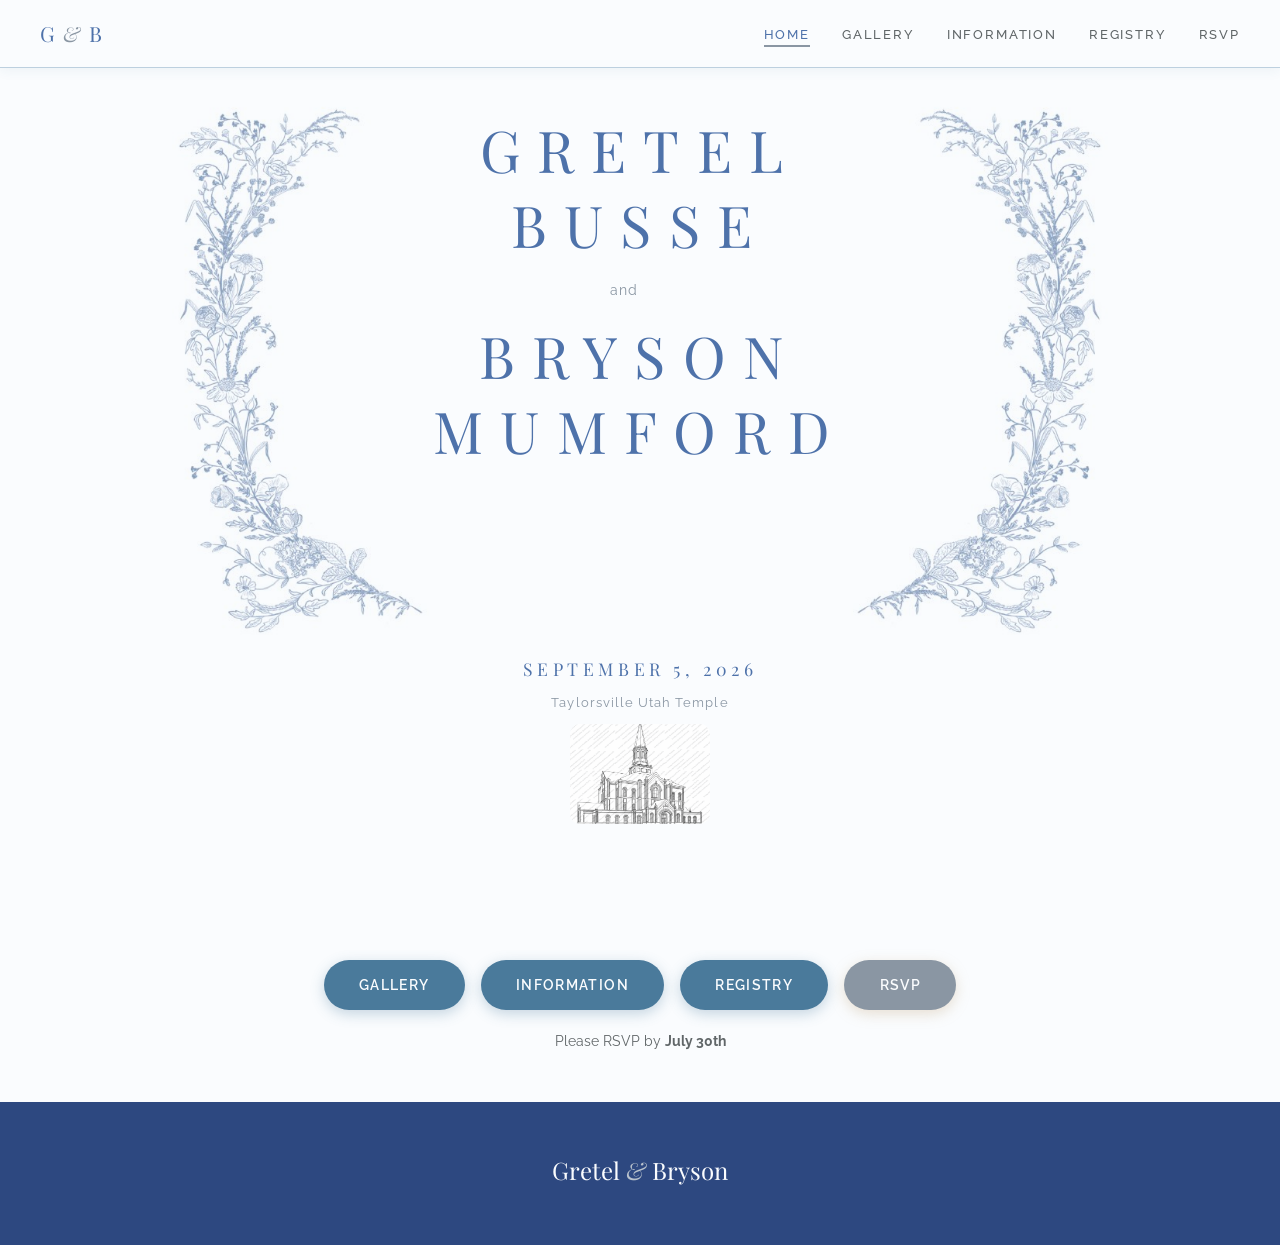
==== index.html @ 1250f599 "update" ====
<!DOCTYPE html>

<html lang="en">
<head>
<meta charset="utf-8"/>
<meta content="width=device-width, initial-scale=1.0" name="viewport"/>
<title>Gretel &amp; Bryson — Wedding</title>
<link href="styles.css" rel="stylesheet"/>
</head>
<body>
<!-- NAV -->
<nav>
<a class="nav-brand" href="index.html">

      G <span>&amp;</span> B
    </a>
<ul class="nav-links">
<li><a class="active" href="index.html">Home</a></li>
<li><a href="gallery.html">Gallery</a></li>
<li><a href="information.html">Information</a></li>
<li><a href="registry.html">Registry</a></li>
<li><a href="rsvp.html">RSVP</a></li>
</ul>
<button class="nav-hamburger" id="nav-hamburger" aria-label="Menu">&#9776;</button>
</nav>
<!-- HERO -->
<section class="hero">
<img alt="" class="hero-garland left" src="images/wedding_flowers.jpg"/>
<img alt="" class="hero-garland right" src="images/wedding_flowers.jpg"/>
<div class="hero-content">
<div class="hero-names-wrap">
<p class="hero-name-line">GRETEL</p>
<p class="hero-name-line">BUSSE</p>
<p class="hero-and">and</p>
<p class="hero-name-line">BRYSON</p>
<p class="hero-name-line">MUMFORD</p>
</div>
<div class="hero-date-wrap">
<p class="hero-date">SEPTEMBER 5, 2026</p>
<p class="hero-location">Taylorsville Utah Temple</p>
<img alt="Taylorsville Utah Temple" src="images/transparent_temple.webp" style="width: 140px; height: 100px; object-fit: cover; border-radius: 10px; margin-top: 0.6rem; opacity: 0.9;"/>
</div>
</div>
</section>
<!-- NAV BUTTONS -->
<section style="background: var(--white); padding: 3rem 1.5rem;">
<div style="display: flex; flex-wrap: wrap; justify-content: center; gap: 1rem; max-width: 700px; margin: 0 auto;">
<a class="btn btn-primary" href="gallery.html">Gallery</a>
<a class="btn btn-primary" href="information.html">Information</a>
<a class="btn btn-primary" href="registry.html">Registry</a>
<a class="btn btn-gold" href="rsvp.html">RSVP</a>
</div>
<p style="text-align:center; margin-top:1.2rem; color:var(--text-mid); font-size:0.9rem;">Please RSVP by <strong>July 30th</strong></p>
</section>
<!-- FOOTER -->
<footer>


<p class="footer-names">Gretel <span>&amp;</span> Bryson</p>

</footer>
<script>
(function(){
  var btn = document.getElementById('nav-hamburger');
  var nav = document.querySelector('nav');
  if(btn) {
    btn.addEventListener('click', function(){ nav.classList.toggle('nav-open'); });
    document.querySelectorAll('.nav-links a').forEach(function(a){
      a.addEventListener('click', function(){ nav.classList.remove('nav-open'); });
    });
  }
})();
</script>
</body>
</html>
---- styles.css ----
@import url('https://fonts.googleapis.com/css2?family=Playfair+Display:ital,wght@0,400;0,600;0,700;1,400;1,600&family=Raleway:wght@300;400;500;600&display=swap');

*, *::before, *::after { box-sizing: border-box; margin: 0; padding: 0; }

:root {
  --blue-pale:    #e8eff5;
  --blue-light:   #bdd0df;
  --blue-mid:     #8aaec8;
  --blue-deep:    #4a7a9b;
  --blue-dark:    #4e72aa;
  --gold:         #8a96a3;
  --gold-light:   #b8c2cc;
  --text-dark:    #38393a;
  --text-mid:     #606668;
  --text-light:   #90979c;
  --white:        #fafcfe;
  --shadow:       0 4px 24px rgba(46,95,122,0.10);
  --shadow-hover: 0 8px 32px rgba(46,95,122,0.18);
}

html { scroll-behavior: smooth; }

body {
  font-family: 'Raleway', sans-serif;
  color: var(--text-dark);
  background: var(--white);
  line-height: 1.7;
}

/* ── FLOWER SVG ASSETS ── */
/* Inline reusable flower used via JS/HTML */
.floral-divider {
  display: flex;
  align-items: center;
  justify-content: center;
  gap: 0.6rem;
  margin: 1.8rem auto;
}

.floral-divider .line {
  height: 1px;
  width: 80px;
  background: linear-gradient(90deg, transparent, var(--blue-mid), transparent);
}

.floral-divider .flower-sm {
  width: 22px;
  height: 22px;
  opacity: 0.7;
}

/* Corner flower decorations */
.flower-corner {
  position: absolute;
  opacity: 0.13;
  pointer-events: none;
}

/* ── NAVIGATION ── */
nav {
  position: fixed;
  top: 0; left: 0; right: 0;
  z-index: 100;
  background: rgba(250,252,254,0.93);
  backdrop-filter: blur(8px);
  border-bottom: 1px solid var(--blue-light);
  padding: 0 2.5rem;
  display: flex;
  align-items: center;
  justify-content: space-between;
  height: 68px;
  box-shadow: 0 2px 12px rgba(46,95,122,0.07);
}

.nav-brand {
  font-family: 'Playfair Display', serif;
  font-size: 1.3rem;
  color: var(--blue-dark);
  text-decoration: none;
  letter-spacing: 0.02em;
  display: flex;
  align-items: center;
  gap: 0.5rem;
}

.nav-brand span { color: var(--gold); font-style: italic; }

.nav-links {
  display: flex;
  gap: 2rem;
  list-style: none;
}

.nav-links a {
  font-family: 'Raleway', sans-serif;
  font-weight: 500;
  font-size: 0.82rem;
  letter-spacing: 0.14em;
  text-transform: uppercase;
  color: var(--text-mid);
  text-decoration: none;
  transition: color 0.2s;
  padding-bottom: 3px;
}

.nav-links a:hover { color: var(--blue-dark); }
.nav-links a.active {
  color: var(--blue-dark);
  border-bottom: 2px solid var(--gold);
}

/* ── BUTTONS ── */
.btn {
  display: inline-block;
  padding: 0.85rem 2.2rem;
  border-radius: 40px;
  font-family: 'Raleway', sans-serif;
  font-weight: 600;
  font-size: 0.85rem;
  letter-spacing: 0.1em;
  text-transform: uppercase;
  text-decoration: none;
  cursor: pointer;
  border: none;
  transition: all 0.25s ease;
}

.btn-primary {
  background: var(--blue-deep);
  color: var(--white);
  box-shadow: 0 4px 14px rgba(74,122,155,0.3);
}
.btn-primary:hover {
  background: #3d62a0;
  box-shadow: 0 6px 20px rgba(74,122,155,0.4);
  transform: translateY(-1px);
}

.btn-outline {
  background: transparent;
  color: var(--blue-dark);
  border: 1.5px solid var(--blue-deep);
}
.btn-outline:hover {
  background: var(--blue-pale);
  transform: translateY(-1px);
}

.btn-gold {
  background: var(--gold);
  color: var(--white);
  box-shadow: 0 4px 14px rgba(196,168,130,0.35);
}
.btn-gold:hover {
  background: #6e7d8c;
  transform: translateY(-1px);
}

/* ── SECTION SHARED ── */
section { padding: 5rem 1.5rem; }

.section-inner { max-width: 900px; margin: 0 auto; }
.section-inner.wide { max-width: 1100px; }

.section-label {
  font-size: 0.75rem;
  letter-spacing: 0.24em;
  text-transform: uppercase;
  color: var(--gold);
  font-weight: 600;
  margin-bottom: 0.6rem;
}

.section-title {
  font-family: 'Playfair Display', serif;
  font-size: clamp(1.9rem, 4vw, 2.7rem);
  color: var(--blue-dark);
  line-height: 1.2;
  margin-bottom: 1rem;
  letter-spacing: 0.12em;
}

/* Floral divider replaces old .divider */
.divider {
  display: flex;
  align-items: center;
  justify-content: center;
  gap: 0.6rem;
  margin: 1.4rem auto 0;
}
.divider::before,
.divider::after {
  content: '';
  height: 1px;
  width: 60px;
  background: linear-gradient(90deg, transparent, var(--blue-mid));
}
.divider::after {
  background: linear-gradient(90deg, var(--blue-mid), transparent);
}
.divider-flower {
  display: inline-block;
  width: 18px;
  height: 18px;
}

/* ── FOOTER ── */
footer {
  background: #2d4880;
  color: rgba(255,255,255,0.65);
  text-align: center;
  padding: 3rem 1rem;
  font-size: 0.88rem;
  position: relative;
  overflow: hidden;
}

footer .footer-flowers {
  position: absolute;
  opacity: 0.08;
  bottom: -20px;
}
footer .footer-flowers.left  { left: -20px; }
footer .footer-flowers.right { right: -20px; transform: scaleX(-1); }

footer .footer-names {
  font-family: 'Playfair Display', serif;
  font-size: 1.5rem;
  color: var(--white);
  margin-bottom: 0.4rem;
}
footer .footer-names span { color: var(--gold-light); font-style: italic; }

/* ── CARDS ── */
.card {
  background: var(--white);
  border-radius: 16px;
  padding: 2rem;
  box-shadow: var(--shadow);
  border: 1px solid rgba(189,208,223,0.6);
  transition: box-shadow 0.25s, transform 0.25s;
}
.card:hover {
  box-shadow: var(--shadow-hover);
  transform: translateY(-3px);
}
.card-icon { font-size: 1.8rem; margin-bottom: 0.9rem; }
.card h3 {
  font-family: 'Playfair Display', serif;
  font-size: 1.2rem;
  color: var(--blue-dark);
  margin-bottom: 0.5rem;
}

.grid-2 { display: grid; grid-template-columns: repeat(auto-fit, minmax(260px,1fr)); gap: 1.5rem; }
.grid-3 { display: grid; grid-template-columns: repeat(auto-fit, minmax(240px,1fr)); gap: 1.5rem; }
.grid-4 { display: grid; grid-template-columns: repeat(auto-fit, minmax(200px,1fr)); gap: 1.5rem; }

/* ── FORMS ── */
.form-group { margin-bottom: 1.4rem; }
.form-group label {
  display: block;
  font-weight: 600;
  font-size: 0.85rem;
  letter-spacing: 0.06em;
  color: var(--text-dark);
  margin-bottom: 0.45rem;
}
.form-group input,
.form-group select,
.form-group textarea {
  width: 100%;
  padding: 0.75rem 1rem;
  border: 1.5px solid var(--blue-light);
  border-radius: 10px;
  font-family: 'Raleway', sans-serif;
  font-size: 0.95rem;
  color: var(--text-dark);
  background: var(--white);
  transition: border-color 0.2s, box-shadow 0.2s;
  outline: none;
}
.form-group input:focus,
.form-group select:focus,
.form-group textarea:focus {
  border-color: var(--blue-deep);
  box-shadow: 0 0 0 3px rgba(74,122,155,0.12);
}
.form-group textarea { resize: vertical; min-height: 110px; }
.form-row { display: grid; grid-template-columns: 1fr 1fr; gap: 1.2rem; }

/* ── BOTANICAL GARLANDS — homepage hero ── */
.hero-garland {
  position: absolute;
  height: clamp(320px, 60vh, 580px);
  width: auto;
  pointer-events: none;
  z-index: 1;
  mix-blend-mode: multiply;
  opacity: 0.92;
  top: 40%;
}
.hero-garland.left {
  left: max(0px, calc(50% - 480px));
  transform: translateY(-50%);
}
.hero-garland.right {
  right: max(0px, calc(50% - 480px));
  transform: translateY(-50%) scaleX(-1);
}
@media (max-width: 700px) and (orientation: portrait) {
  .hero-garland { height: clamp(160px, 36vh, 260px); top: 37%; }
  .hero-garland.left  { left: -5px; }
  .hero-garland.right { right: -5px; }
  .hero-name-line { font-size: clamp(1.5rem, 4.2vw, 2.8rem); }
}
@media (orientation: landscape) and (max-height: 600px) {
  .hero-garland { height: clamp(280px, 80vh, 420px); top: 45%; }
  .hero-garland.left  { left: max(0px, calc(50% - 360px)); }
  .hero-garland.right { right: max(0px, calc(50% - 360px)); }
}

/* ── BOTANICAL GARLANDS — inner page banners ── */
.page-garland {
  position: absolute;
  height: 110%;
  width: auto;
  pointer-events: none;
  z-index: 0;
  mix-blend-mode: multiply;
  opacity: 0.80;
  top: 50%;
}
.page-garland.left  { left: -10px;  transform: translateY(-50%); }
.page-garland.right { right: -10px; transform: translateY(-50%) scaleX(-1); }
@media (max-width: 600px) {
  .page-garland { opacity: 0.55; }
}

/* ── HERO (index) ── */
.hero {
  min-height: 100vh;
  background: var(--white);
  display: flex;
  flex-direction: column;
  align-items: center;
  justify-content: center;
  text-align: center;
  padding: 7rem 1.5rem 5rem;
  position: relative;
  overflow: hidden;
}

.hero-content {
  position: relative;
  z-index: 2;
  display: flex;
  flex-direction: column;
  align-items: center;
  justify-content: space-between;
  min-height: 80vh;
  width: 100%;
}

.hero-names-wrap { text-align: center; display: flex; flex-direction: column; align-items: center; justify-content: center; }

.hero-name-line {
  font-family: 'Playfair Display', serif;
  font-size: clamp(2rem, 5.2vw, 3.6rem);
  color: #4e72aa;
  letter-spacing: 0.3em;
  line-height: 1.3;
  margin: 0;
  font-weight: 400;
}

.hero-and {
  font-family: 'Raleway', sans-serif;
  font-size: 0.9rem;
  color: #8a96a3;
  letter-spacing: 0.06em;
  margin: 1rem 0;
  font-weight: 400;
  text-align: center;
  transform: translateX(-1.1em);
}

.hero-date-wrap { text-align: center; }

.hero-date {
  font-family: 'Playfair Display', serif;
  font-size: clamp(0.85rem, 1.8vw, 1.1rem);
  color: #4e72aa;
  letter-spacing: 0.26em;
  margin-bottom: 0.5rem;
  font-style: normal;
}

.hero-location {
  font-size: 0.82rem;
  color: #8a96a3;
  letter-spacing: 0.08em;
  text-transform: none;
  margin-bottom: 0;
}


/* ── PAGE HERO (inner pages) ── */
.page-hero {
  padding-top: 68px;
  background: linear-gradient(140deg, #eaf4fb, #d5ebf5);
  text-align: center;
  position: relative;
  overflow: hidden;
}
.page-hero-flower {
  position: absolute;
  opacity: 0.1;
  pointer-events: none;
}
.page-hero-flower.left  { left: -30px; bottom: -30px; width: 200px; }
.page-hero-flower.right { right: -30px; top: -30px; width: 200px; transform: rotate(180deg); }

.page-hero-inner { padding: 3.5rem 1.5rem 3rem; position: relative; z-index: 1; }
.page-hero h1 {
  font-family: 'Playfair Display', serif;
  font-size: clamp(2.2rem, 5vw, 3.2rem);
  color: var(--blue-dark);
  margin-bottom: 0.6rem;
  letter-spacing: 0.16em;
}
.page-hero p { color: var(--text-mid); font-size: 1rem; }

/* ── INFO PAGE ── */
.info-detail { display: flex; align-items: flex-start; gap: 1rem; margin-bottom: 1.1rem; }
.info-icon { font-size: 1.3rem; flex-shrink: 0; margin-top: 0.1rem; }
.info-text strong { display: block; color: var(--blue-dark); font-weight: 600; }
.info-text span { color: var(--text-mid); font-size: 0.93rem; }

.timeline { border-left: 2px solid var(--blue-light); padding-left: 1.8rem; }
.timeline-item { position: relative; margin-bottom: 1.8rem; }
.timeline-item::before {
  content: '';
  position: absolute;
  left: -2.3rem; top: 0.4rem;
  width: 12px; height: 12px;
  border-radius: 50%;
  background: var(--blue-deep);
  border: 2px solid var(--white);
  box-shadow: 0 0 0 2px var(--blue-mid);
}
.timeline-time {
  font-size: 0.78rem;
  letter-spacing: 0.12em;
  text-transform: uppercase;
  color: var(--gold);
  font-weight: 600;
  margin-bottom: 0.2rem;
}
.timeline-event { font-weight: 600; color: var(--blue-dark); }
.timeline-note { font-size: 0.9rem; color: var(--text-mid); }

/* ── OUR STORY GALLERY ── */
.photo-gallery {
  columns: 3;
  column-gap: 1rem;
}
@media (max-width: 860px) { .photo-gallery { columns: 2; } }
@media (max-width: 540px) { .photo-gallery { columns: 1; } }

.photo-gallery-item {
  break-inside: avoid;
  margin-bottom: 1rem;
  border-radius: 14px;
  overflow: hidden;
  box-shadow: var(--shadow);
  border: 3px solid var(--white);
  transition: transform 0.3s, box-shadow 0.3s;
  display: block;
  cursor: pointer;
}
.photo-gallery-item:hover {
  transform: scale(1.02);
  box-shadow: var(--shadow-hover);
}
.photo-gallery-item img {
  width: 100%;
  display: block;
  object-fit: cover;
}

/* Lightbox */
.lightbox {
  display: none;
  position: fixed;
  inset: 0;
  background: rgba(30,50,65,0.9);
  z-index: 999;
  align-items: center;
  justify-content: center;
  padding: 2rem;
}
.lightbox.open { display: flex; }
.lightbox img {
  max-width: 90vw;
  max-height: 88vh;
  border-radius: 12px;
  box-shadow: 0 20px 60px rgba(0,0,0,0.5);
  object-fit: contain;
}
.lightbox-close {
  position: absolute;
  top: 1.2rem; right: 1.5rem;
  color: var(--white);
  font-size: 2rem;
  cursor: pointer;
  line-height: 1;
  background: none;
  border: none;
  opacity: 0.8;
}
.lightbox-close:hover { opacity: 1; }
.lightbox-nav {
  position: absolute;
  top: 50%;
  transform: translateY(-50%);
  background: rgba(255,255,255,0.15);
  border: none;
  color: var(--white);
  font-size: 1.8rem;
  cursor: pointer;
  border-radius: 50%;
  width: 48px; height: 48px;
  display: flex; align-items: center; justify-content: center;
  transition: background 0.2s;
}
.lightbox-nav:hover { background: rgba(255,255,255,0.28); }
.lightbox-nav.prev { left: 1rem; }
.lightbox-nav.next { right: 1rem; }

/* ── REGISTRY ── */
.registry-store-icon {
  width: 68px; height: 68px;
  border-radius: 50%;
  background: var(--blue-pale);
  display: flex; align-items: center; justify-content: center;
  font-size: 1.8rem;
  margin: 0 auto 1.1rem;
  border: 2px solid var(--blue-light);
}
.registry-store-name {
  font-family: 'Playfair Display', serif;
  font-size: 1.35rem;
  color: var(--blue-dark);
  margin-bottom: 0.5rem;
}

/* ── HAMBURGER ── */
.nav-hamburger {
  display: none;
  background: none;
  border: none;
  font-size: 1.6rem;
  color: var(--blue-dark);
  cursor: pointer;
  padding: 0.25rem 0.5rem;
  line-height: 1;
}

/* ── RESPONSIVE ── */

/* Portrait mobile: hamburger menu */
@media (max-width: 640px) and (orientation: portrait) {
  .form-row { grid-template-columns: 1fr; }
  nav { padding: 0 1rem; }
  .nav-hamburger { display: block; }
  .hero-content { min-height: 60vh; }
  .hero { padding: 5rem 1.5rem 3rem; }
  .nav-links {
    display: none;
    position: absolute;
    top: 100%;
    left: 0; right: 0;
    background: var(--white);
    flex-direction: column;
    gap: 0;
    padding: 0.5rem 0 1rem;
    box-shadow: 0 4px 12px rgba(46,95,122,0.10);
    border-top: 1px solid var(--blue-light);
  }
  .nav-links li { text-align: center; }
  .nav-links a { display: block; padding: 0.7rem 1.5rem; font-size: 0.95rem; }
  nav.nav-open .nav-links { display: flex; }
}

/* Landscape mobile: regular tabs + hero spacing */
@media (orientation: landscape) and (max-height: 600px) {
  .form-row { grid-template-columns: 1fr; }
  .hero-content { min-height: 85vh; gap: 4rem; }
  .hero { padding: 5rem 4rem 2rem; }
}
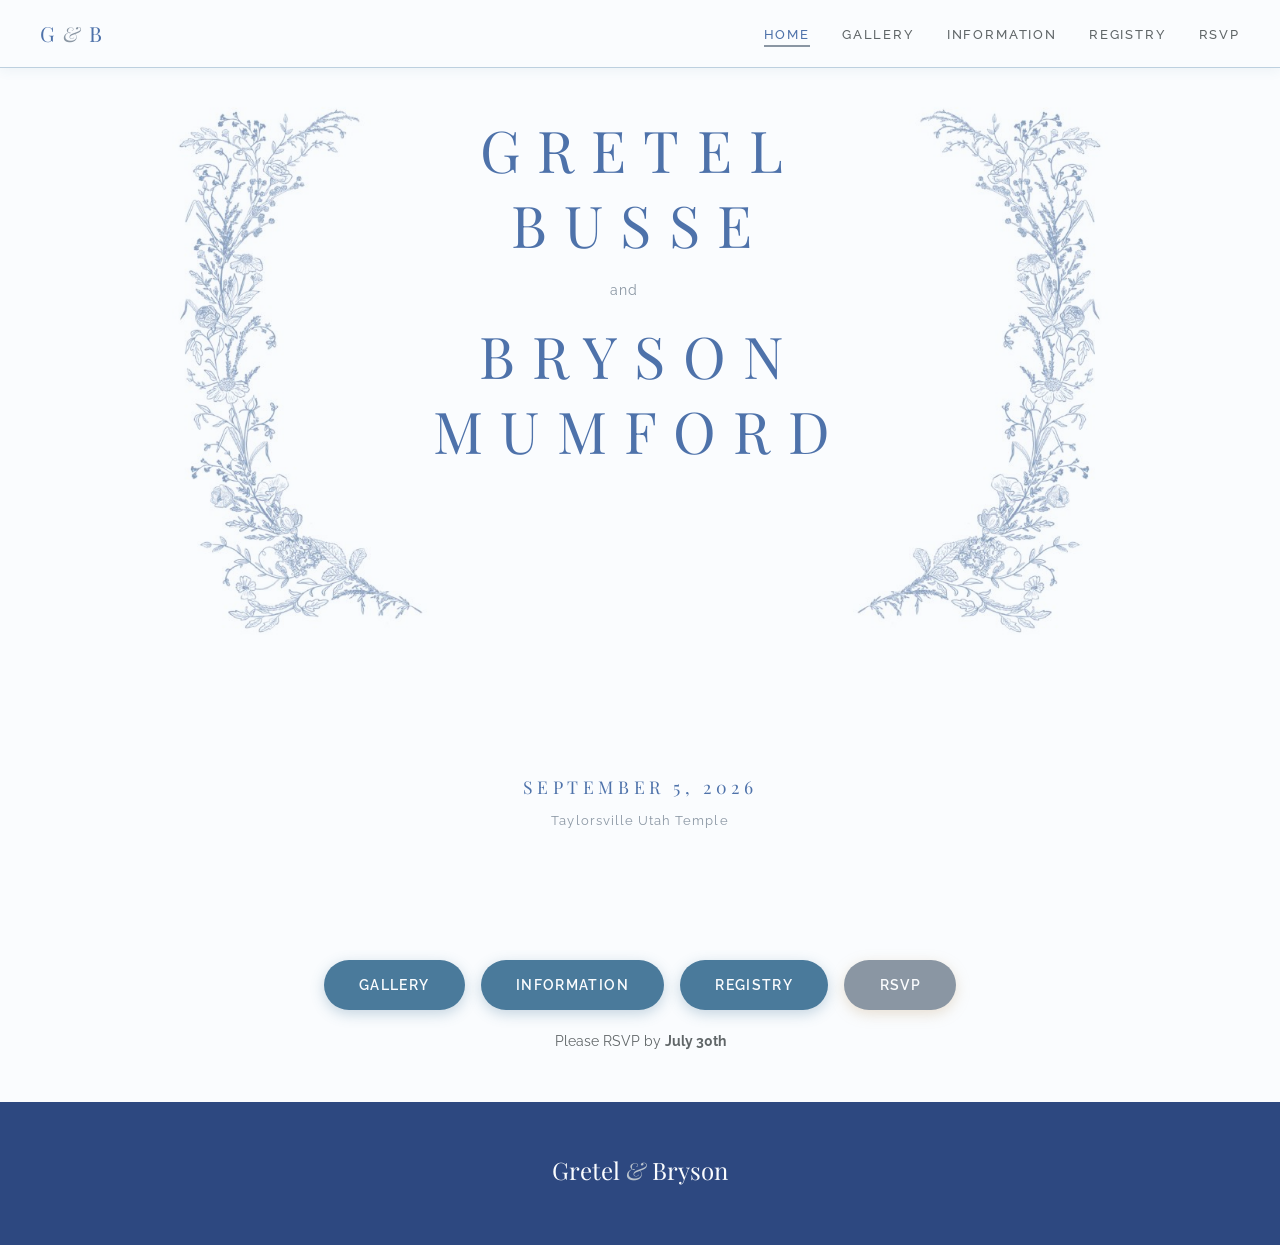
==== commit 799b52c4: "update" ====
--- a/index.html
+++ b/index.html
@@ -38,7 +38,6 @@
 <div class="hero-date-wrap">
 <p class="hero-date">SEPTEMBER 5, 2026</p>
 <p class="hero-location">Taylorsville Utah Temple</p>
-<img alt="Taylorsville Utah Temple" src="images/transparent_temple.webp" style="width: 140px; height: 100px; object-fit: cover; border-radius: 10px; margin-top: 0.6rem; opacity: 0.9;"/>
 </div>
 </div>
 </section>
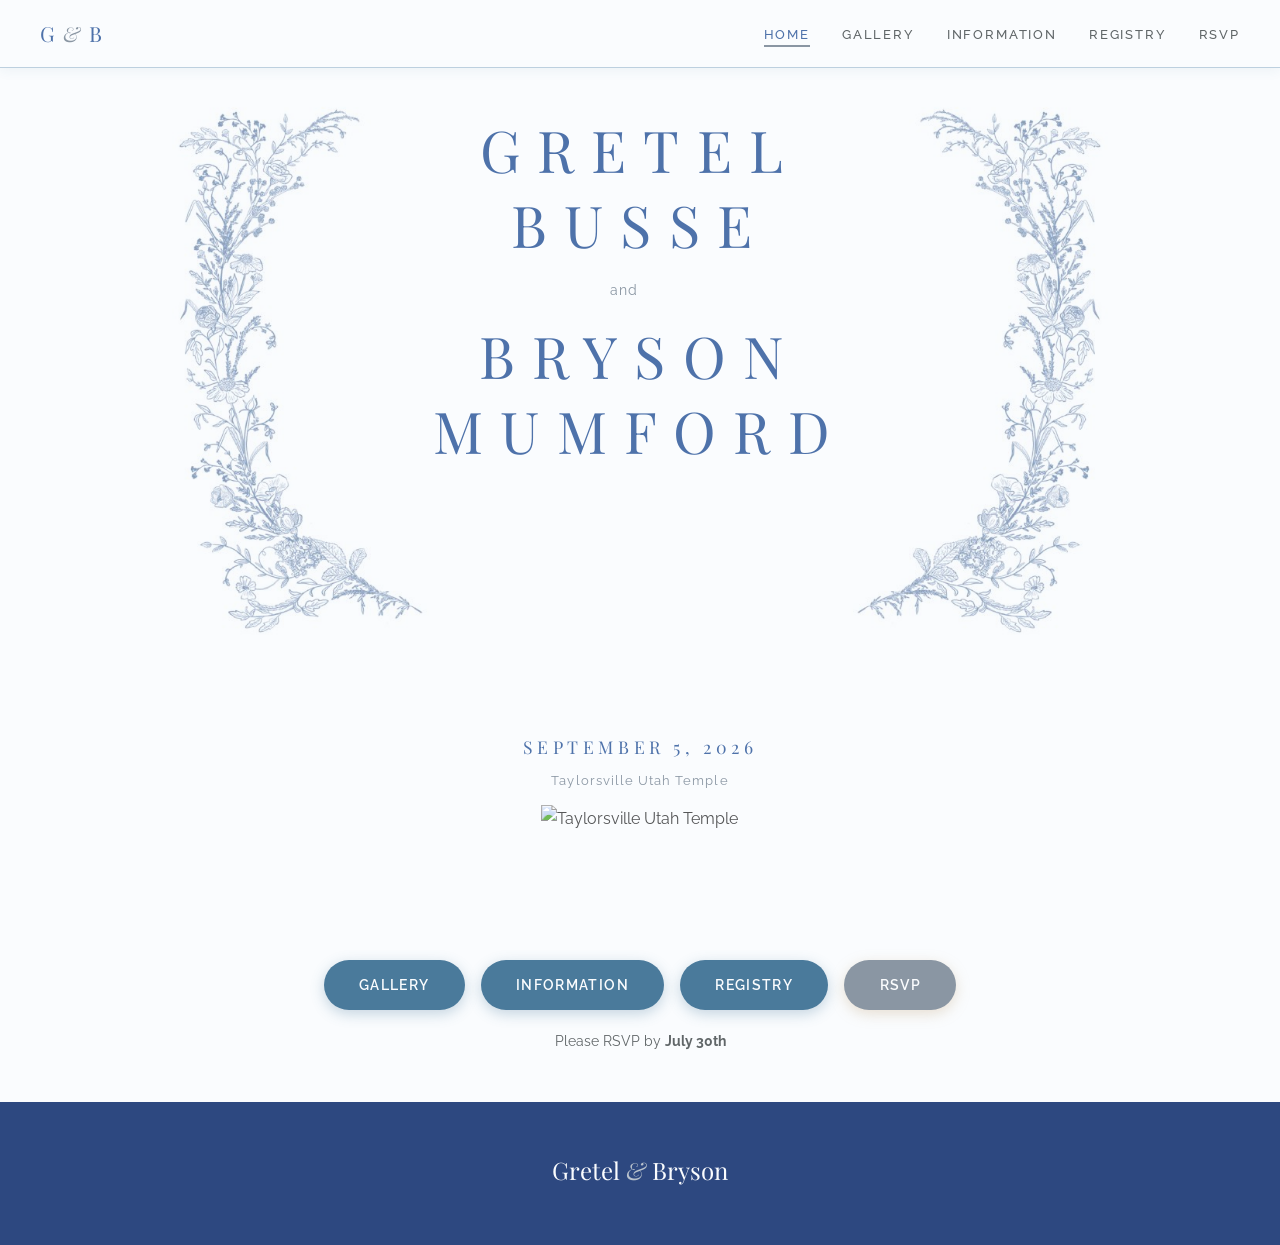
==== commit c3e4c1bf: "update" ====
--- a/index.html
+++ b/index.html
@@ -38,6 +38,7 @@
 <div class="hero-date-wrap">
 <p class="hero-date">SEPTEMBER 5, 2026</p>
 <p class="hero-location">Taylorsville Utah Temple</p>
+<img alt="Taylorsville Utah Temple" src="images/gemini_taylorsville_temple.png" style="width: 220px; margin-top: 0.8rem; opacity: 0.85; mix-blend-mode: multiply;"/>
 </div>
 </div>
 </section>
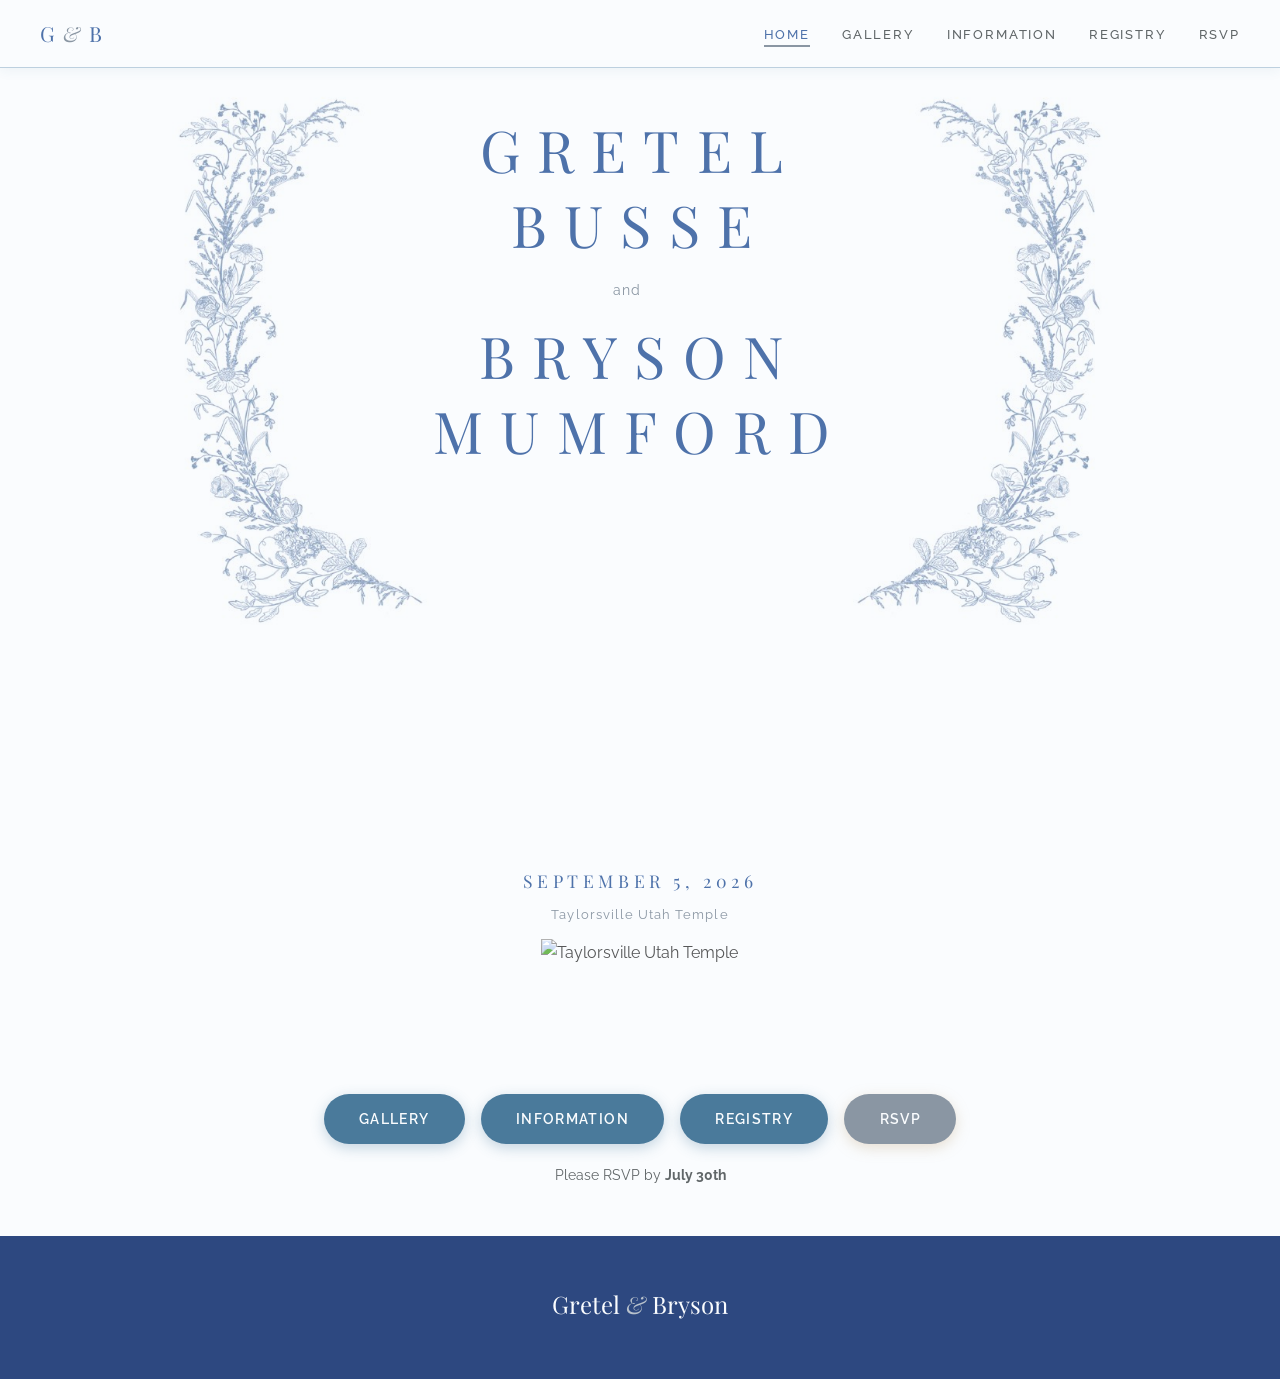
==== commit 8b8a6b7f: "update" ====
--- a/index.html
+++ b/index.html
@@ -38,7 +38,7 @@
 <div class="hero-date-wrap">
 <p class="hero-date">SEPTEMBER 5, 2026</p>
 <p class="hero-location">Taylorsville Utah Temple</p>
-<img alt="Taylorsville Utah Temple" src="images/gemini_taylorsville_temple.png" style="width: 220px; margin-top: 0.8rem; opacity: 0.85; mix-blend-mode: multiply;"/>
+<img alt="Taylorsville Utah Temple" src="images/gemini_taylorsville_temple.png" style="width: 280px; margin-top: 0.8rem; opacity: 0.85; mix-blend-mode: multiply;"/>
 </div>
 </div>
 </section>
--- a/styles.css
+++ b/styles.css
@@ -298,7 +298,7 @@
   z-index: 1;
   mix-blend-mode: multiply;
   opacity: 0.92;
-  top: 40%;
+  top: calc(37% - 2em);
 }
 .hero-garland.left {
   left: max(0px, calc(50% - 480px));
@@ -346,7 +346,7 @@
   align-items: center;
   justify-content: center;
   text-align: center;
-  padding: 7rem 1.5rem 5rem;
+  padding: 7rem 1.5rem 10rem;
   position: relative;
   overflow: hidden;
 }
@@ -358,7 +358,7 @@
   flex-direction: column;
   align-items: center;
   justify-content: space-between;
-  min-height: 80vh;
+  min-height: 86vh;
   width: 100%;
 }
 
@@ -382,10 +382,10 @@
   margin: 1rem 0;
   font-weight: 400;
   text-align: center;
-  transform: translateX(-1.1em);
-}
-
-.hero-date-wrap { text-align: center; }
+  transform: translateX(-0.9em);
+}
+
+.hero-date-wrap { text-align: center; transform: translateY(5rem); }
 
 .hero-date {
   font-family: 'Playfair Display', serif;
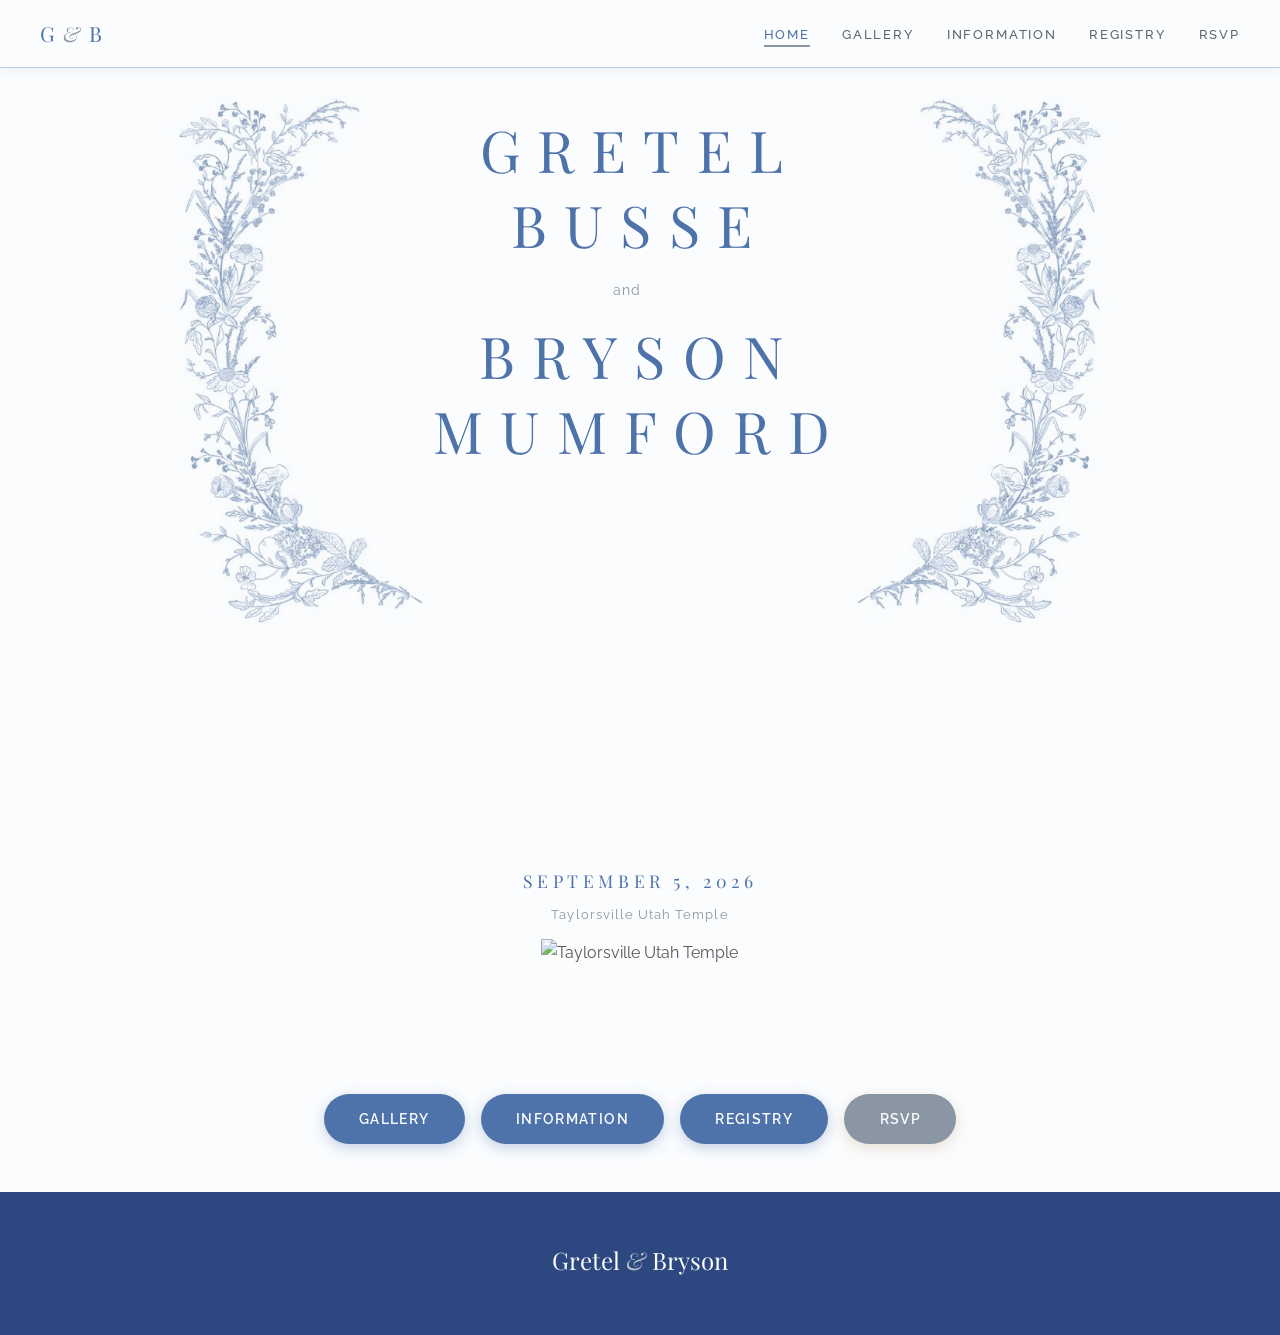
==== commit c316075e: "update" ====
--- a/index.html
+++ b/index.html
@@ -38,19 +38,18 @@
 <div class="hero-date-wrap">
 <p class="hero-date">SEPTEMBER 5, 2026</p>
 <p class="hero-location">Taylorsville Utah Temple</p>
-<img alt="Taylorsville Utah Temple" src="images/gemini_taylorsville_temple.png" style="width: 280px; margin-top: 0.8rem; opacity: 0.85; mix-blend-mode: multiply;"/>
+<img alt="Taylorsville Utah Temple" class="temple-img" src="images/gemini_taylorsville_temple.png" style="width: 280px; margin-top: 0.8rem; opacity: 0.85; mix-blend-mode: multiply;"/>
 </div>
 </div>
 </section>
 <!-- NAV BUTTONS -->
-<section style="background: var(--white); padding: 3rem 1.5rem;">
+<section class="nav-buttons-section" style="background: var(--white); padding: 3rem 1.5rem;">
 <div style="display: flex; flex-wrap: wrap; justify-content: center; gap: 1rem; max-width: 700px; margin: 0 auto;">
 <a class="btn btn-primary" href="gallery.html">Gallery</a>
 <a class="btn btn-primary" href="information.html">Information</a>
 <a class="btn btn-primary" href="registry.html">Registry</a>
 <a class="btn btn-gold" href="rsvp.html">RSVP</a>
 </div>
-<p style="text-align:center; margin-top:1.2rem; color:var(--text-mid); font-size:0.9rem;">Please RSVP by <strong>July 30th</strong></p>
 </section>
 <!-- FOOTER -->
 <footer>
--- a/styles.css
+++ b/styles.css
@@ -6,7 +6,7 @@
   --blue-pale:    #e8eff5;
   --blue-light:   #bdd0df;
   --blue-mid:     #8aaec8;
-  --blue-deep:    #4a7a9b;
+  --blue-deep:    #4e72aa;
   --blue-dark:    #4e72aa;
   --gold:         #8a96a3;
   --gold-light:   #b8c2cc;
@@ -128,11 +128,11 @@
 .btn-primary {
   background: var(--blue-deep);
   color: var(--white);
-  box-shadow: 0 4px 14px rgba(74,122,155,0.3);
+  box-shadow: 0 4px 14px rgba(78,114,170,0.3);
 }
 .btn-primary:hover {
   background: #3d62a0;
-  box-shadow: 0 6px 20px rgba(74,122,155,0.4);
+  box-shadow: 0 6px 20px rgba(78,114,170,0.4);
   transform: translateY(-1px);
 }
 
@@ -308,14 +308,8 @@
   right: max(0px, calc(50% - 480px));
   transform: translateY(-50%) scaleX(-1);
 }
-@media (max-width: 700px) and (orientation: portrait) {
-  .hero-garland { height: clamp(160px, 36vh, 260px); top: 37%; }
-  .hero-garland.left  { left: -5px; }
-  .hero-garland.right { right: -5px; }
-  .hero-name-line { font-size: clamp(1.5rem, 4.2vw, 2.8rem); }
-}
 @media (orientation: landscape) and (max-height: 600px) {
-  .hero-garland { height: clamp(280px, 80vh, 420px); top: 45%; }
+  .hero-garland { height: clamp(280px, 80vh, 420px); top: 33%; }
   .hero-garland.left  { left: max(0px, calc(50% - 360px)); }
   .hero-garland.right { right: max(0px, calc(50% - 360px)); }
 }
@@ -457,8 +451,9 @@
   font-weight: 600;
   margin-bottom: 0.2rem;
 }
-.timeline-event { font-weight: 600; color: var(--blue-dark); }
-.timeline-note { font-size: 0.9rem; color: var(--text-mid); }
+.timeline-event { font-weight: 600; color: var(--blue-dark); text-decoration: none; }
+.timeline-note { font-size: 0.9rem; color: var(--text-mid); text-decoration: none; }
+.timeline-event a, .timeline-note a { color: inherit; text-decoration: none; pointer-events: none; }
 
 /* ── OUR STORY GALLERY ── */
 .photo-gallery {
@@ -574,8 +569,8 @@
   .form-row { grid-template-columns: 1fr; }
   nav { padding: 0 1rem; }
   .nav-hamburger { display: block; }
-  .hero-content { min-height: 60vh; }
-  .hero { padding: 5rem 1.5rem 3rem; }
+  .hero-content { min-height: 28vh; }
+  .hero { padding: 2rem 1.5rem 0; }
   .nav-links {
     display: none;
     position: absolute;
@@ -598,4 +593,20 @@
   .form-row { grid-template-columns: 1fr; }
   .hero-content { min-height: 85vh; gap: 4rem; }
   .hero { padding: 5rem 4rem 2rem; }
-}
+  .hero-date-wrap { transform: translateY(1rem); }
+  .hero-names-wrap { margin-top: 2rem; }
+}
+
+@media (orientation: portrait) {
+  .hero { justify-content: center; min-height: 70vh; padding: 5rem 1.5rem 2rem; }
+  .hero-content { min-height: unset; justify-content: flex-start; gap: 4rem; }
+  .hero-names-wrap { transform: none; margin-top: 2rem; }
+  .hero-date-wrap { transform: none; }
+  .hero-garland { height: clamp(130px, 28vh, 210px); top: 34%; }
+  .temple-img { width: 180px !important; }
+  .hero-garland.left  { left: 10px; }
+  .hero-garland.right { right: 10px; }
+  .hero-name-line { font-size: clamp(1.25rem, 3.6vw, 2.2rem); }
+  .hero-and { transform: translateX(-0.5em); font-size: 0.65rem; margin: 0.2rem 0; }
+  .nav-buttons-section { padding: 0.5rem 1.5rem 1rem !important; }
+}
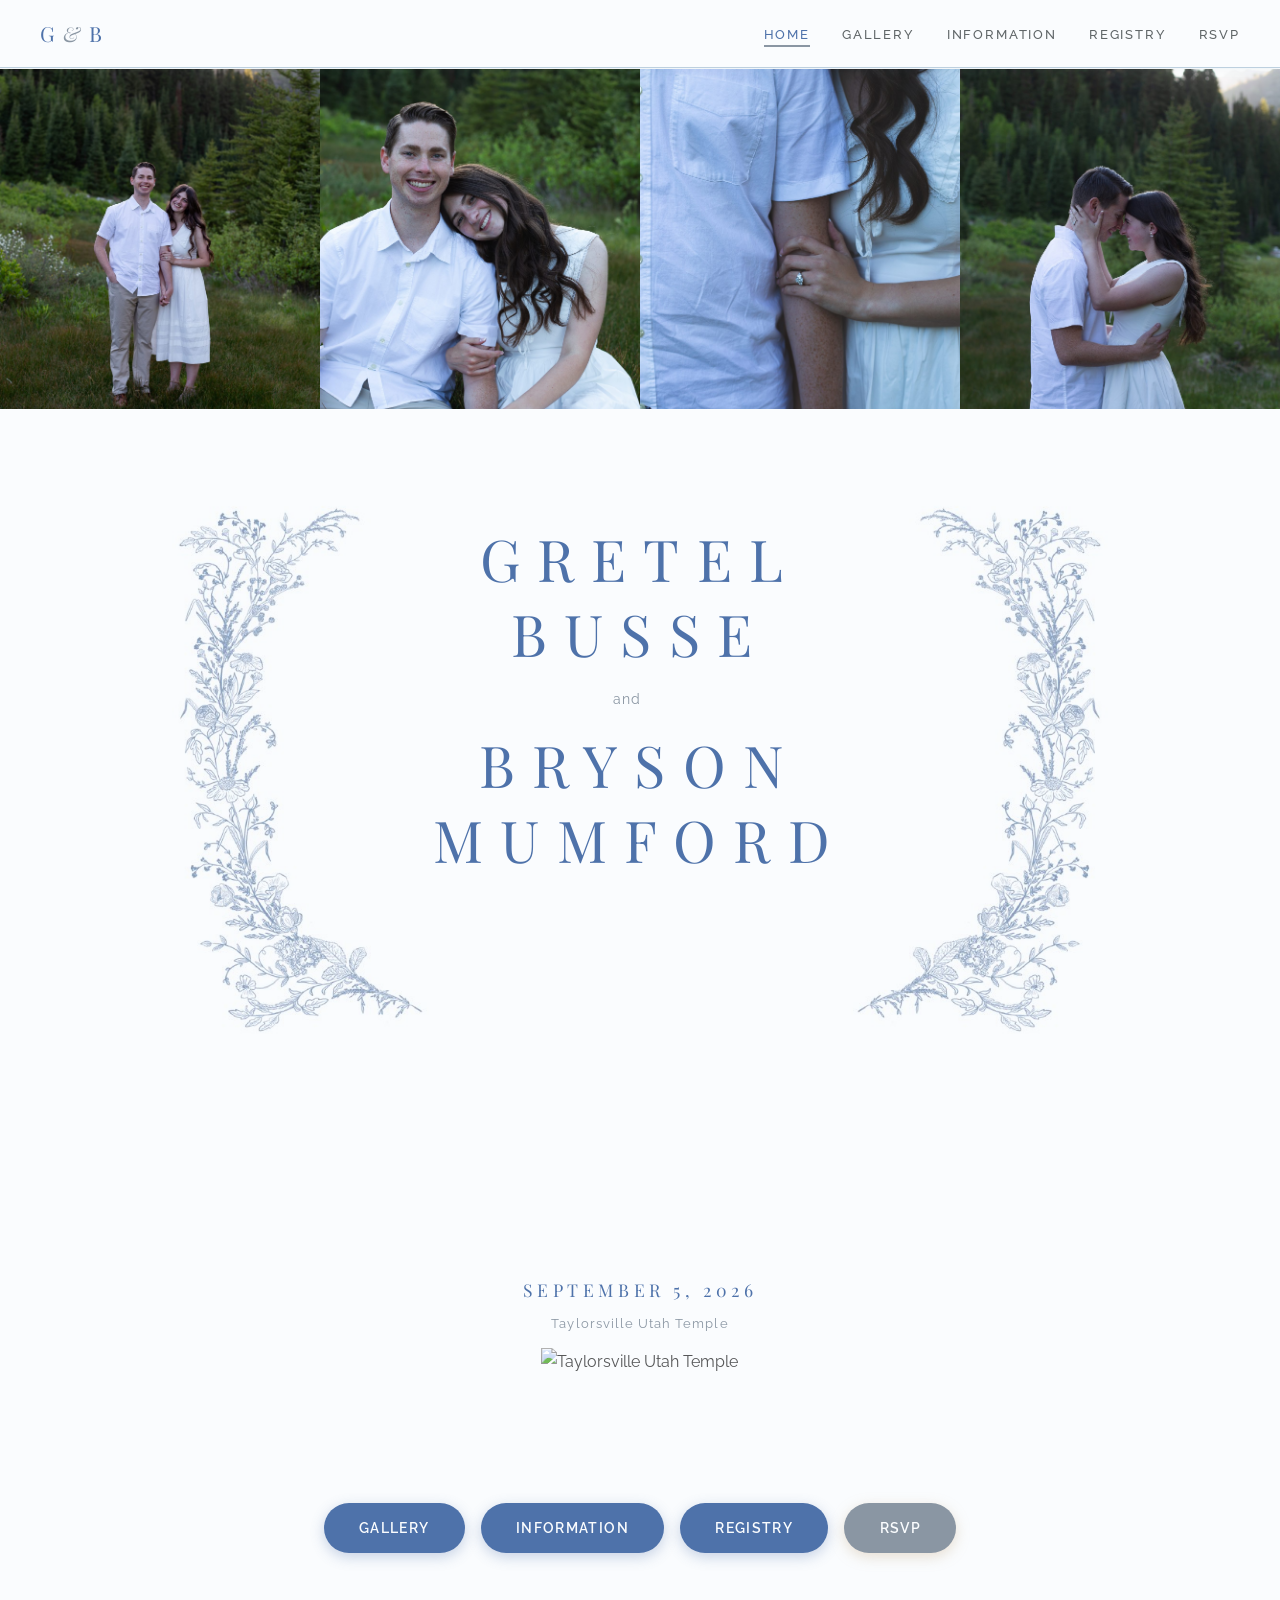
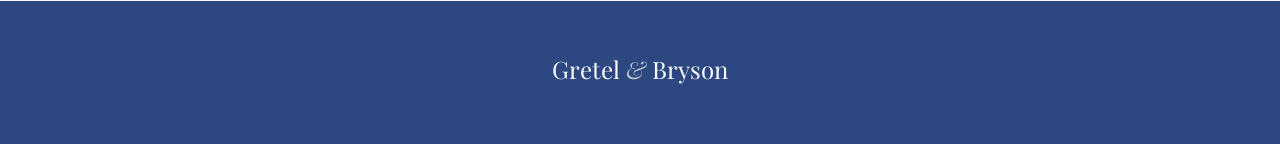
==== commit 3208bc16: "update" ====
--- a/index.html
+++ b/index.html
@@ -23,6 +23,13 @@
 </ul>
 <button class="nav-hamburger" id="nav-hamburger" aria-label="Menu">&#9776;</button>
 </nav>
+<!-- TOP PHOTO STRIP -->
+<div style="display:flex; width:100%; padding-top:69px;">
+<img alt="Gretel and Bryson" src="images/gb-6366.jpg" style="width:25%; height:clamp(140px, 32vw, 340px); object-fit:cover; display:block;"/>
+<img alt="Gretel and Bryson" src="images/gb-6503.jpg" style="width:25%; height:clamp(140px, 32vw, 340px); object-fit:cover; display:block;"/>
+<img alt="Gretel and Bryson" src="images/gb-6432.jpg" style="width:25%; height:clamp(140px, 32vw, 340px); object-fit:cover; display:block;"/>
+<img alt="Gretel and Bryson" src="images/gb-5959.jpg" style="width:25%; height:clamp(140px, 32vw, 340px); object-fit:cover; display:block;"/>
+</div>
 <!-- HERO -->
 <section class="hero">
 <img alt="" class="hero-garland left" src="images/wedding_flowers.jpg"/>
